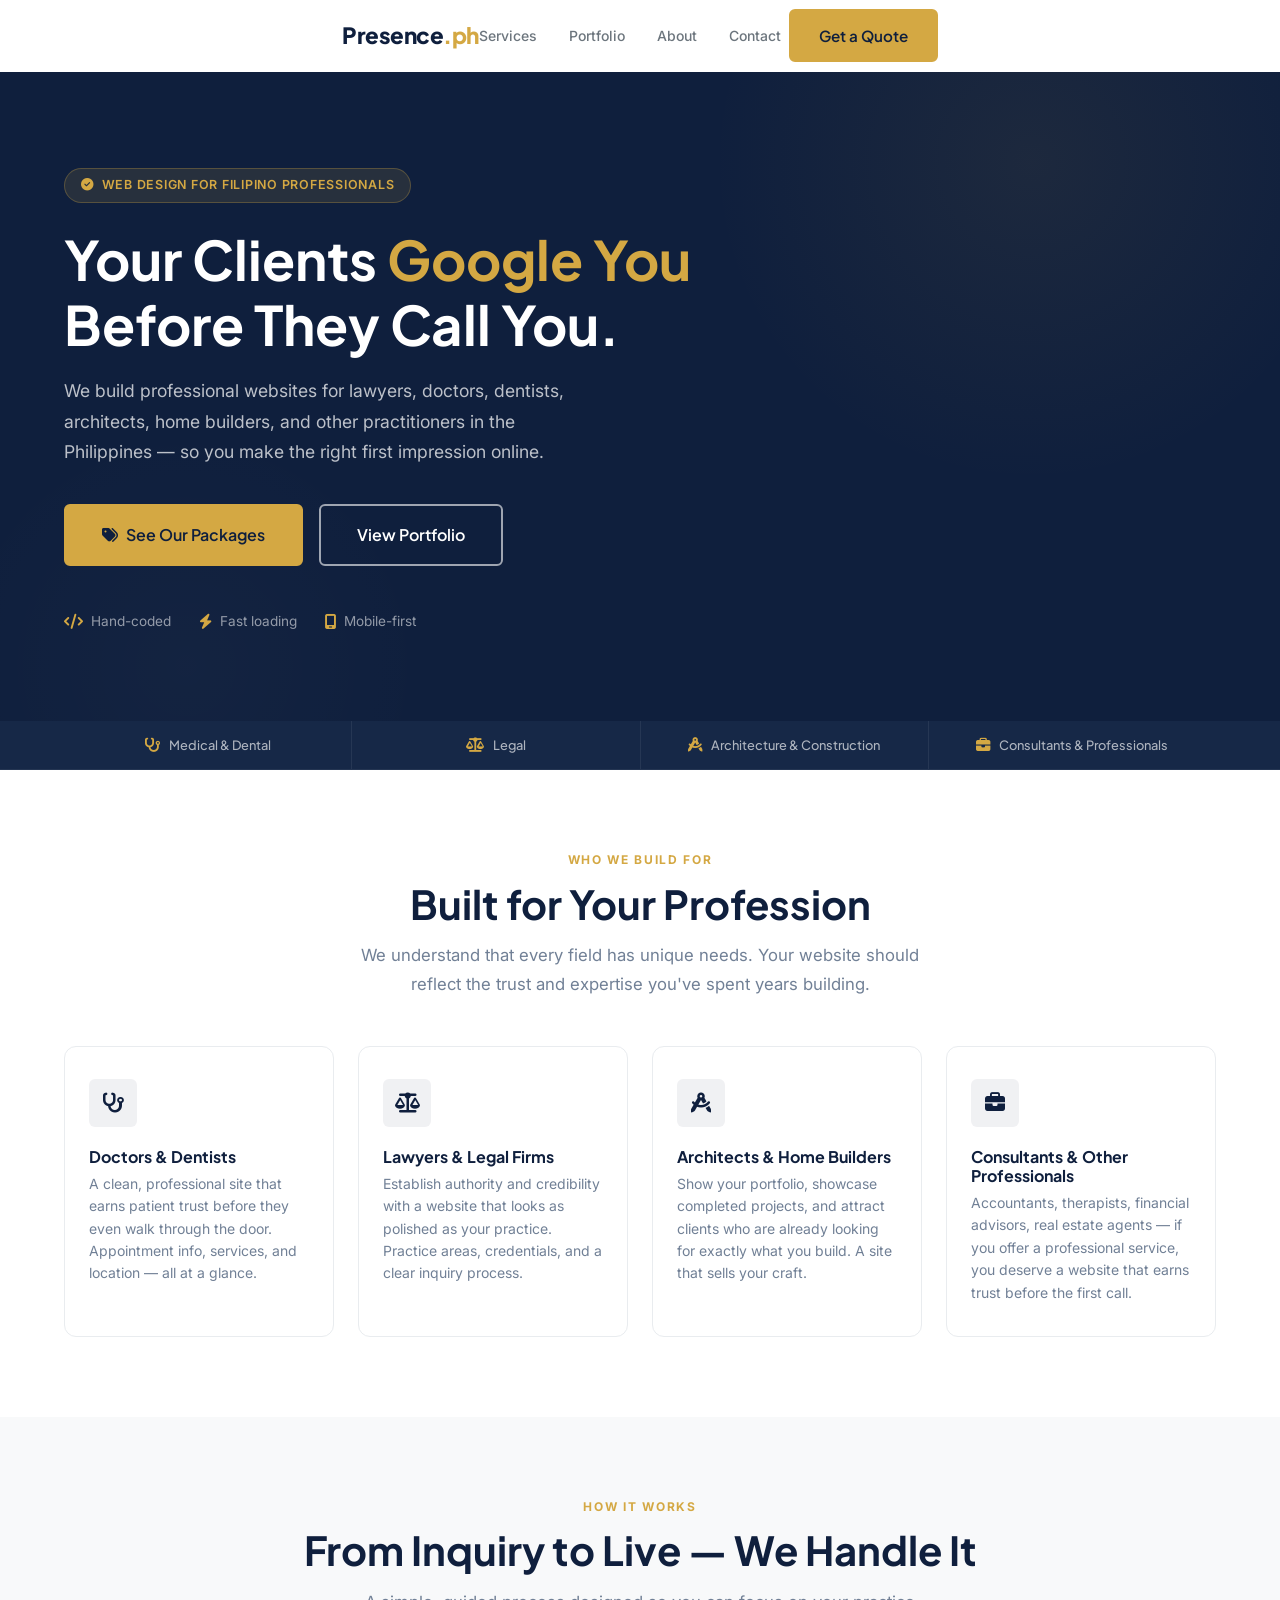
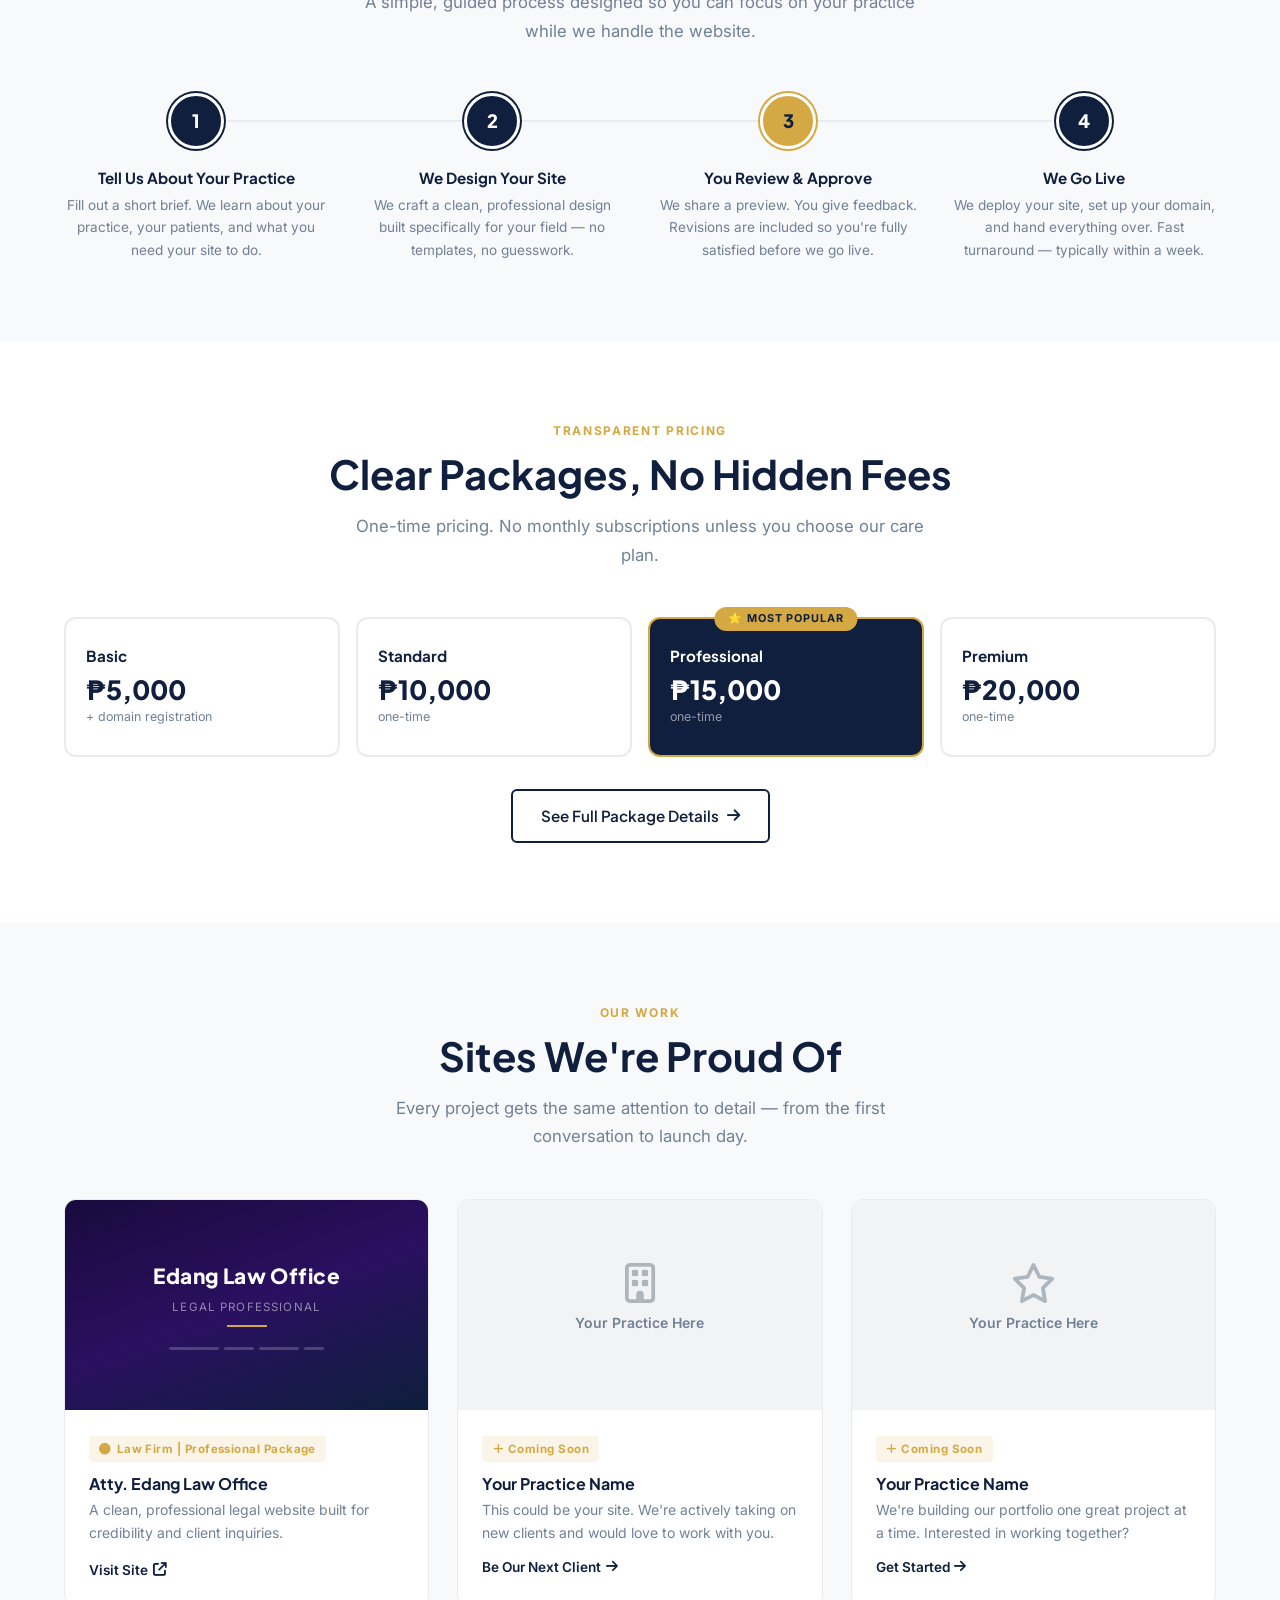
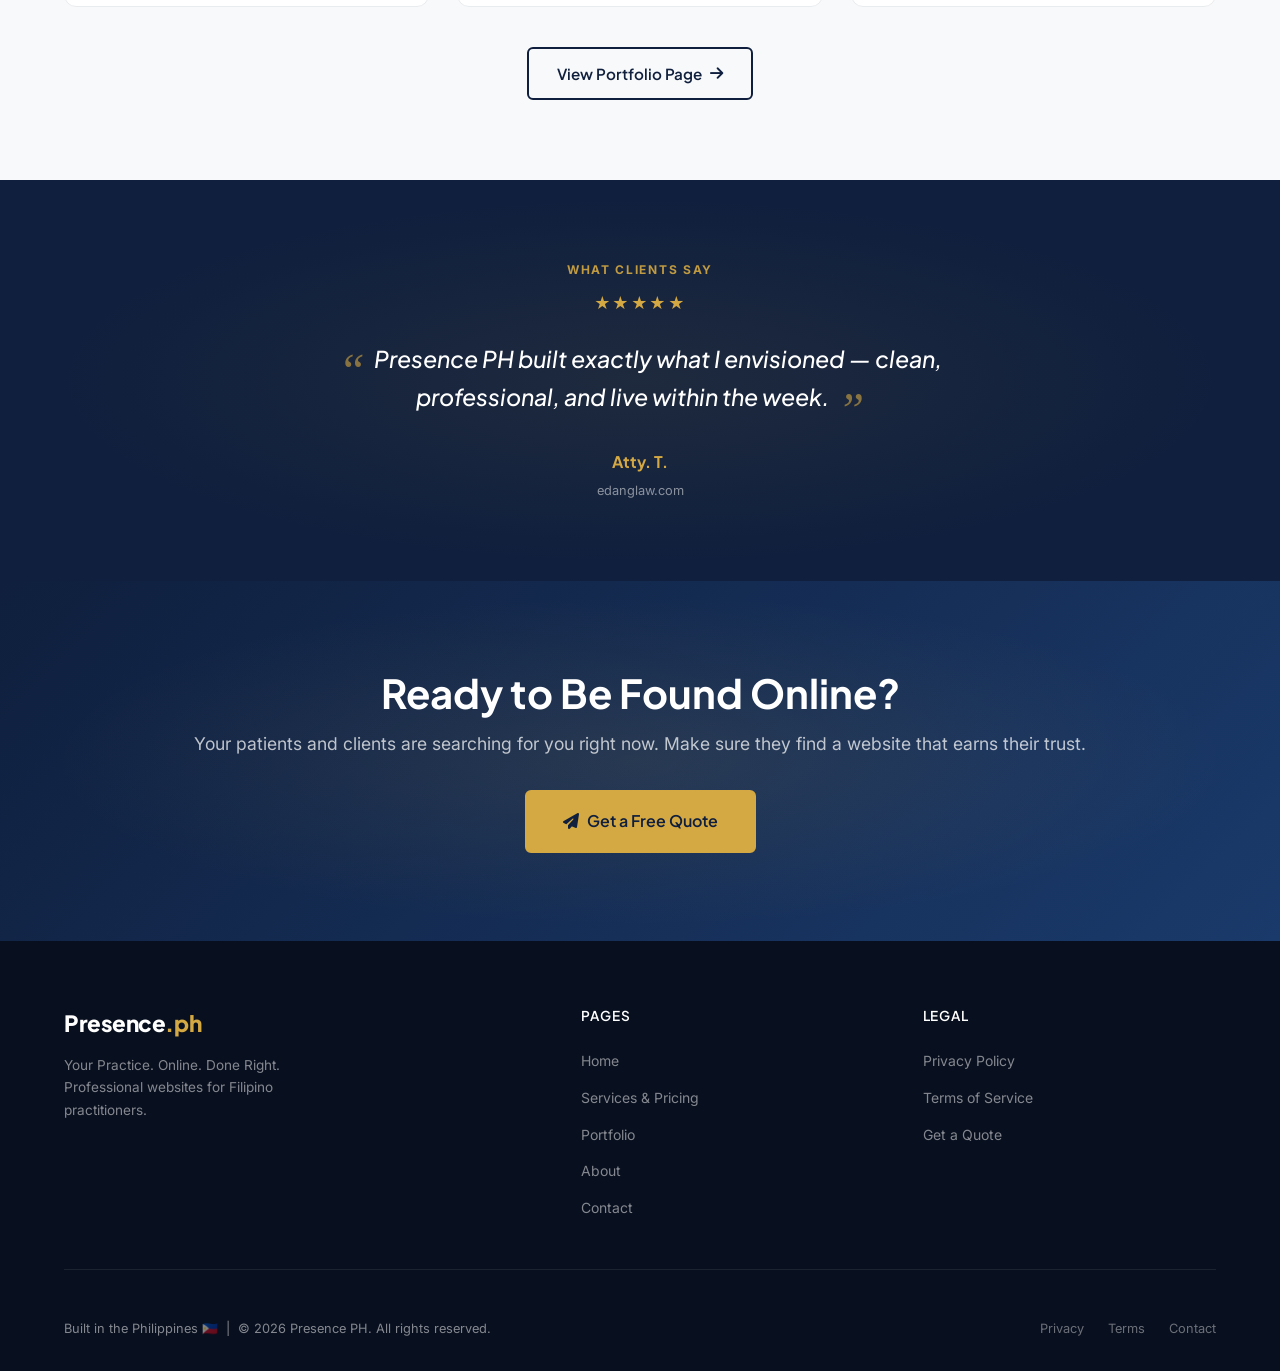
==== index.html @ 682e1105 "Launch Presence PH website Complete static site for Presence PH — professional web design service fo" ====
<!DOCTYPE html>
<html lang="en">
<head>
  <meta charset="UTF-8" />
  <meta name="viewport" content="width=device-width, initial-scale=1.0" />
  <title>Presence PH — Professional Websites for Filipino Professionals</title>
  <meta name="description" content="We build professional websites for doctors, dentists, lawyers, architects, home builders, and consultants in the Philippines. Hand-coded. Fast. Mobile-first." />

  <!-- Open Graph -->
  <meta property="og:type"        content="website" />
  <meta property="og:title"       content="Presence PH — Your Practice. Online. Done Right." />
  <meta property="og:description" content="Professional websites for Filipino lawyers, doctors, dentists, architects, home builders, and consultants. Hand-coded, fast, and mobile-first." />
  <meta property="og:url"         content="https://presence.ph/" />
  <meta property="og:image"       content="https://presence.ph/og-image.png" />
  <meta property="og:site_name"   content="Presence PH" />

  <!-- Twitter Card -->
  <meta name="twitter:card"        content="summary_large_image" />
  <meta name="twitter:title"       content="Presence PH — Your Practice. Online. Done Right." />
  <meta name="twitter:description" content="Professional websites for Filipino practitioners. Hand-coded, fast, mobile-first." />

  <!-- Fonts -->
  <link rel="preconnect" href="https://fonts.googleapis.com" />
  <link rel="preconnect" href="https://fonts.gstatic.com" crossorigin />
  <link href="https://fonts.googleapis.com/css2?family=Plus+Jakarta+Sans:wght@400;500;600;700;800&family=Inter:wght@400;500;600&display=swap" rel="stylesheet" />

  <!-- Icons -->
  <link rel="stylesheet" href="https://cdnjs.cloudflare.com/ajax/libs/font-awesome/6.5.0/css/all.min.css" />

  <!-- Stylesheet -->
  <link rel="stylesheet" href="styles.css" />

  <link rel="canonical" href="https://presence.ph/" />
</head>
<body>

  <!-- ==================== NAVBAR ==================== -->
  <header>
    <nav class="navbar" id="navbar" role="navigation" aria-label="Main navigation">
      <div class="container">
        <div class="navbar__inner">
          <a href="index.html" class="navbar__logo" aria-label="Presence PH home">
            Presence<span>.ph</span>
          </a>

          <ul class="navbar__nav" role="list">
            <li><a href="services.html"  class="navbar__link">Services</a></li>
            <li><a href="portfolio.html" class="navbar__link">Portfolio</a></li>
            <li><a href="about.html"     class="navbar__link">About</a></li>
            <li><a href="contact.html"   class="navbar__link">Contact</a></li>
          </ul>

          <a href="contact.html" class="btn btn--primary navbar__cta">Get a Quote</a>

          <button class="navbar__hamburger" id="hamburger" aria-label="Toggle menu" aria-expanded="false">
            <span></span><span></span><span></span>
          </button>
        </div>
      </div>
    </nav>

    <!-- Mobile Nav -->
    <nav class="navbar__mobile" id="mobileNav" aria-label="Mobile navigation">
      <a href="services.html"  class="navbar__link">Services</a>
      <a href="portfolio.html" class="navbar__link">Portfolio</a>
      <a href="about.html"     class="navbar__link">About</a>
      <a href="contact.html"   class="navbar__link">Contact</a>
      <a href="contact.html"   class="btn btn--primary">Get a Quote</a>
    </nav>
  </header>

  <main>

    <!-- ==================== HERO ==================== -->
    <section class="hero" aria-label="Hero section">
      <div class="container">
        <div class="hero__content">
          <div class="hero__eyebrow">
            <i class="fa-solid fa-circle-check"></i>
            Web Design for Filipino Professionals
          </div>

          <h1 class="hero__headline">
            Your Clients <em>Google You</em><br />
            Before They Call You.
          </h1>

          <p class="hero__subheadline">
            We build professional websites for lawyers, doctors, dentists, architects, home builders, and other practitioners in the Philippines — so you make the right first impression online.
          </p>

          <div class="hero__ctas">
            <a href="services.html" class="btn btn--primary btn--lg">
              <i class="fa-solid fa-tags"></i> See Our Packages
            </a>
            <a href="portfolio.html" class="btn btn--outline btn--lg">
              View Portfolio
            </a>
          </div>

          <div class="hero__signals">
            <div class="hero__signal">
              <i class="fa-solid fa-code"></i>
              Hand-coded
            </div>
            <div class="hero__signal">
              <i class="fa-solid fa-bolt"></i>
              Fast loading
            </div>
            <div class="hero__signal">
              <i class="fa-solid fa-mobile-screen"></i>
              Mobile-first
            </div>
          </div>
        </div>
      </div>
    </section>

    <!-- ==================== SERVICES STRIP ==================== -->
    <div class="services-strip" role="complementary" aria-label="Practice types we serve">
      <div class="container">
        <div class="services-strip__inner">
          <a href="contact.html?practice=medical-dental" class="services-strip__item">
            <i class="fa-solid fa-stethoscope"></i>
            Medical &amp; Dental
          </a>
          <a href="contact.html?practice=legal" class="services-strip__item">
            <i class="fa-solid fa-scale-balanced"></i>
            Legal
          </a>
          <a href="contact.html?practice=architecture" class="services-strip__item">
            <i class="fa-solid fa-compass-drafting"></i>
            Architecture &amp; Construction
          </a>
          <a href="contact.html?practice=consultant" class="services-strip__item">
            <i class="fa-solid fa-briefcase"></i>
            Consultants &amp; Professionals
          </a>
        </div>
      </div>
    </div>

    <!-- ==================== WHO WE BUILD FOR ==================== -->
    <section class="section" aria-labelledby="who-heading">
      <div class="container">
        <div class="text-center fade-up">
          <span class="section__label">Who We Build For</span>
          <h2 class="section__title" id="who-heading">Built for Your Profession</h2>
          <p class="section__subtitle">We understand that every field has unique needs. Your website should reflect the trust and expertise you've spent years building.</p>
        </div>

        <div class="who-cards">
          <div class="who-card fade-up delay-1">
            <div class="who-card__icon"><i class="fa-solid fa-stethoscope"></i></div>
            <h3>Doctors &amp; Dentists</h3>
            <p>A clean, professional site that earns patient trust before they even walk through the door. Appointment info, services, and location — all at a glance.</p>
          </div>
          <div class="who-card fade-up delay-2">
            <div class="who-card__icon"><i class="fa-solid fa-scale-balanced"></i></div>
            <h3>Lawyers &amp; Legal Firms</h3>
            <p>Establish authority and credibility with a website that looks as polished as your practice. Practice areas, credentials, and a clear inquiry process.</p>
          </div>
          <div class="who-card fade-up delay-3">
            <div class="who-card__icon"><i class="fa-solid fa-compass-drafting"></i></div>
            <h3>Architects &amp; Home Builders</h3>
            <p>Show your portfolio, showcase completed projects, and attract clients who are already looking for exactly what you build. A site that sells your craft.</p>
          </div>
          <div class="who-card fade-up delay-4">
            <div class="who-card__icon"><i class="fa-solid fa-briefcase"></i></div>
            <h3>Consultants &amp; Other Professionals</h3>
            <p>Accountants, therapists, financial advisors, real estate agents — if you offer a professional service, you deserve a website that earns trust before the first call.</p>
          </div>
        </div>
      </div>
    </section>

    <!-- ==================== PROCESS ==================== -->
    <section class="section section--gray" aria-labelledby="process-heading">
      <div class="container">
        <div class="text-center fade-up">
          <span class="section__label">How It Works</span>
          <h2 class="section__title" id="process-heading">From Inquiry to Live — We Handle It</h2>
          <p class="section__subtitle">A simple, guided process designed so you can focus on your practice while we handle the website.</p>
        </div>

        <div class="process-steps">
          <div class="process-step fade-up delay-1">
            <div class="process-step__num step-default">1</div>
            <h3>Tell Us About Your Practice</h3>
            <p>Fill out a short brief. We learn about your practice, your patients, and what you need your site to do.</p>
          </div>
          <div class="process-step fade-up delay-2">
            <div class="process-step__num step-default">2</div>
            <h3>We Design Your Site</h3>
            <p>We craft a clean, professional design built specifically for your field — no templates, no guesswork.</p>
          </div>
          <div class="process-step fade-up delay-3">
            <div class="process-step__num step-gold">3</div>
            <h3>You Review &amp; Approve</h3>
            <p>We share a preview. You give feedback. Revisions are included so you're fully satisfied before we go live.</p>
          </div>
          <div class="process-step fade-up delay-4">
            <div class="process-step__num step-default">4</div>
            <h3>We Go Live</h3>
            <p>We deploy your site, set up your domain, and hand everything over. Fast turnaround — typically within a week.</p>
          </div>
        </div>
      </div>
    </section>

    <!-- ==================== PRICING PREVIEW ==================== -->
    <section class="section" aria-labelledby="pricing-heading">
      <div class="container">
        <div class="text-center fade-up">
          <span class="section__label">Transparent Pricing</span>
          <h2 class="section__title" id="pricing-heading">Clear Packages, No Hidden Fees</h2>
          <p class="section__subtitle">One-time pricing. No monthly subscriptions unless you choose our care plan.</p>
        </div>

        <div class="pricing-preview">
          <div class="pricing-preview-card fade-up delay-1">
            <h3>Basic</h3>
            <div class="price">₱5,000</div>
            <p class="price-note">+ domain registration</p>
          </div>
          <div class="pricing-preview-card fade-up delay-2">
            <h3>Standard</h3>
            <div class="price">₱10,000</div>
            <p class="price-note">one-time</p>
          </div>
          <div class="pricing-preview-card popular fade-up delay-3">
            <div class="popular-badge">⭐ Most Popular</div>
            <h3>Professional</h3>
            <div class="price">₱15,000</div>
            <p class="price-note">one-time</p>
          </div>
          <div class="pricing-preview-card fade-up delay-4">
            <h3>Premium</h3>
            <div class="price">₱20,000</div>
            <p class="price-note">one-time</p>
          </div>
        </div>

        <div class="text-center fade-up">
          <a href="services.html" class="btn btn--outline-navy">
            See Full Package Details <i class="fa-solid fa-arrow-right"></i>
          </a>
        </div>
      </div>
    </section>

    <!-- ==================== PORTFOLIO TEASER ==================== -->
    <section class="section section--gray" aria-labelledby="portfolio-heading">
      <div class="container">
        <div class="text-center fade-up">
          <span class="section__label">Our Work</span>
          <h2 class="section__title" id="portfolio-heading">Sites We're Proud Of</h2>
          <p class="section__subtitle">Every project gets the same attention to detail — from the first conversation to launch day.</p>
        </div>

        <div class="portfolio-grid">
          <!-- Real project -->
          <div class="portfolio-card fade-up delay-1">
            <div class="portfolio-card__img portfolio-card__img--real">
              <div class="site-preview">
                <div class="site-preview-logo">Edang Law Office</div>
                <div class="site-preview-sub">Legal Professional</div>
                <div class="site-gold-accent"></div>
                <div class="site-preview-bar">
                  <span></span><span></span><span></span><span></span>
                </div>
              </div>
            </div>
            <div class="portfolio-card__body">
              <div class="portfolio-card__tag"><i class="fa-solid fa-circle"></i> Law Firm | Professional Package</div>
              <h3>Atty. Edang Law Office</h3>
              <p>A clean, professional legal website built for credibility and client inquiries.</p>
              <a href="https://edanglaw.com" target="_blank" rel="noopener noreferrer" class="portfolio-card__link">
                Visit Site <i class="fa-solid fa-arrow-up-right-from-square"></i>
              </a>
            </div>
          </div>

          <!-- Placeholder 1 -->
          <div class="portfolio-card fade-up delay-2">
            <div class="portfolio-card__img portfolio-card__img--placeholder">
              <div style="display:flex;flex-direction:column;align-items:center;gap:0.5rem;">
                <i class="fa-regular fa-building"></i>
                <p>Your Practice Here</p>
              </div>
            </div>
            <div class="portfolio-card__body">
              <div class="portfolio-card__tag"><i class="fa-solid fa-plus"></i> Coming Soon</div>
              <h3>Your Practice Name</h3>
              <p>This could be your site. We're actively taking on new clients and would love to work with you.</p>
              <div class="portfolio-card__placeholder-cta">
                <a href="contact.html" class="portfolio-card__link">
                  Be Our Next Client <i class="fa-solid fa-arrow-right"></i>
                </a>
              </div>
            </div>
          </div>

          <!-- Placeholder 2 -->
          <div class="portfolio-card fade-up delay-3">
            <div class="portfolio-card__img portfolio-card__img--placeholder">
              <div style="display:flex;flex-direction:column;align-items:center;gap:0.5rem;">
                <i class="fa-regular fa-star"></i>
                <p>Your Practice Here</p>
              </div>
            </div>
            <div class="portfolio-card__body">
              <div class="portfolio-card__tag"><i class="fa-solid fa-plus"></i> Coming Soon</div>
              <h3>Your Practice Name</h3>
              <p>We're building our portfolio one great project at a time. Interested in working together?</p>
              <div class="portfolio-card__placeholder-cta">
                <a href="contact.html" class="portfolio-card__link">
                  Get Started <i class="fa-solid fa-arrow-right"></i>
                </a>
              </div>
            </div>
          </div>
        </div>

        <div class="text-center fade-up" style="margin-top:2.5rem;">
          <a href="portfolio.html" class="btn btn--outline-navy">
            View Portfolio Page <i class="fa-solid fa-arrow-right"></i>
          </a>
        </div>
      </div>
    </section>

    <!-- ==================== TESTIMONIAL ==================== -->
    <section class="testimonial-section" aria-labelledby="testimonial-heading">
      <div class="container testimonial-inner">
        <div class="text-center fade-up">
          <span class="section__label" style="color:var(--gold);opacity:0.9;">What Clients Say</span>
        </div>
        <div class="testimonial-card fade-up delay-1">
          <div class="testimonial-stars" aria-label="5 stars">
            ★★★★★
          </div>
          <blockquote class="testimonial-card__quote">
            Presence PH built exactly what I envisioned — clean, professional, and live within the week.
          </blockquote>
          <div class="testimonial-card__author">
            <strong>Atty. T.</strong>
            <a href="https://edanglaw.com" target="_blank" rel="noopener noreferrer" style="color:rgba(255,255,255,0.5);font-size:0.8rem;">edanglaw.com</a>
          </div>
        </div>
      </div>
    </section>

    <!-- ==================== CTA BANNER ==================== -->
    <section class="cta-banner" aria-labelledby="cta-heading">
      <div class="container">
        <div class="fade-up">
          <h2 id="cta-heading">Ready to Be Found Online?</h2>
          <p>Your patients and clients are searching for you right now. Make sure they find a website that earns their trust.</p>
          <a href="contact.html" class="btn btn--primary btn--lg">
            <i class="fa-solid fa-paper-plane"></i> Get a Free Quote
          </a>
        </div>
      </div>
    </section>

  </main>

  <!-- ==================== FOOTER ==================== -->
  <footer class="footer" role="contentinfo">
    <div class="container">
      <div class="footer__inner">
        <div class="footer__brand">
          <a href="index.html" class="navbar__logo">Presence<span>.ph</span></a>
          <p class="footer__tagline">Your Practice. Online. Done Right.<br />Professional websites for Filipino practitioners.</p>
        </div>
        <div>
          <p class="footer__col-title">Pages</p>
          <ul class="footer__links">
            <li><a href="index.html">Home</a></li>
            <li><a href="services.html">Services &amp; Pricing</a></li>
            <li><a href="portfolio.html">Portfolio</a></li>
            <li><a href="about.html">About</a></li>
            <li><a href="contact.html">Contact</a></li>
          </ul>
        </div>
        <div>
          <p class="footer__col-title">Legal</p>
          <ul class="footer__links">
            <li><a href="privacy-policy.html">Privacy Policy</a></li>
            <li><a href="terms.html">Terms of Service</a></li>
            <li><a href="contact.html">Get a Quote</a></li>
          </ul>
        </div>
      </div>
      <div class="footer__bottom">
        <p>Built in the Philippines 🇵🇭 &nbsp;|&nbsp; &copy; <span id="year"></span> Presence PH. All rights reserved.</p>
        <div class="footer__bottom-links">
          <a href="privacy-policy.html">Privacy</a>
          <a href="terms.html">Terms</a>
          <a href="contact.html">Contact</a>
        </div>
      </div>
    </div>
  </footer>

  <script>
    // Year
    document.getElementById('year').textContent = new Date().getFullYear();

    // Sticky navbar shadow
    const navbar = document.getElementById('navbar');
    window.addEventListener('scroll', () => {
      navbar.classList.toggle('scrolled', window.scrollY > 10);
    }, { passive: true });

    // Mobile hamburger
    const hamburger  = document.getElementById('hamburger');
    const mobileNav  = document.getElementById('mobileNav');
    hamburger.addEventListener('click', () => {
      const open = mobileNav.classList.toggle('open');
      hamburger.setAttribute('aria-expanded', open);
    });
    document.addEventListener('click', (e) => {
      if (!navbar.contains(e.target) && !mobileNav.contains(e.target)) {
        mobileNav.classList.remove('open');
        hamburger.setAttribute('aria-expanded', false);
      }
    });

    // Intersection Observer — fade-up
    const observer = new IntersectionObserver((entries) => {
      entries.forEach(entry => {
        if (entry.isIntersecting) {
          entry.target.classList.add('visible');
          observer.unobserve(entry.target);
        }
      });
    }, { threshold: 0.12, rootMargin: '0px 0px -40px 0px' });

    document.querySelectorAll('.fade-up').forEach(el => observer.observe(el));

    // Active nav link
    document.querySelectorAll('.navbar__link').forEach(link => {
      if (link.href === window.location.href) link.classList.add('active');
    });
  </script>
</body>
</html>
---- styles.css ----
/* ==============================================
   PRESENCE PH — styles.css
   Main stylesheet for all pages
   ============================================== */

/* --- Custom Properties --- */
:root {
  --navy:        #0F1F3D;
  --navy-mid:    #162847;
  --navy-deep:   #080F1E;
  --gold:        #D4A843;
  --gold-light:  #DDB96A;
  --white:       #FFFFFF;
  --gray-50:     #F8F9FA;
  --gray-100:    #F1F3F5;
  --gray-200:    #E9ECEF;
  --gray-300:    #DEE2E6;
  --gray-400:    #ADB5BD;
  --gray-600:    #6C757D;
  --gray-800:    #343A40;
  --text-dark:   #1A1A2E;
  --text-body:   #4A5568;
  --text-light:  #718096;
  --success:     #22C55E;
  --error:       #EF4444;

  --font-heading: 'Plus Jakarta Sans', sans-serif;
  --font-body:    'Inter', sans-serif;

  --radius-sm:  6px;
  --radius-md:  12px;
  --radius-lg:  20px;
  --radius-xl:  28px;

  --shadow-sm:  0 1px 3px rgba(0,0,0,0.08);
  --shadow-md:  0 4px 20px rgba(0,0,0,0.10);
  --shadow-lg:  0 8px 40px rgba(0,0,0,0.14);
  --shadow-xl:  0 16px 64px rgba(0,0,0,0.18);

  --transition: 0.25s ease;
  --max-width:  1200px;
  --nav-height: 72px;
}

/* --- Reset & Base --- */
*, *::before, *::after {
  box-sizing: border-box;
  margin: 0;
  padding: 0;
}

html {
  scroll-behavior: smooth;
  font-size: 16px;
}

body {
  font-family: var(--font-body);
  color: var(--text-body);
  background: var(--white);
  line-height: 1.65;
  -webkit-font-smoothing: antialiased;
  -moz-osx-font-smoothing: grayscale;
}

img { max-width: 100%; height: auto; display: block; }
a   { color: inherit; text-decoration: none; }
ul  { list-style: none; }
button { cursor: pointer; border: none; background: none; font-family: inherit; }

/* --- Typography --- */
h1, h2, h3, h4, h5 {
  font-family: var(--font-heading);
  color: var(--navy);
  line-height: 1.2;
  font-weight: 700;
}
h1 { font-size: clamp(2rem, 5vw, 3.5rem); }
h2 { font-size: clamp(1.6rem, 3.5vw, 2.5rem); }
h3 { font-size: clamp(1.1rem, 2.5vw, 1.5rem); }
h4 { font-size: 1.05rem; }

p { margin-bottom: 1rem; }
p:last-child { margin-bottom: 0; }

/* --- Layout Utilities --- */
.container {
  max-width: var(--max-width);
  margin: 0 auto;
  padding: 0 1.5rem;
}

.section        { padding: 5rem 0; }
.section--gray  { background: var(--gray-50); }
.section--navy  { background: var(--navy); }

.section__label {
  font-size: 0.75rem;
  font-weight: 700;
  letter-spacing: 0.14em;
  text-transform: uppercase;
  color: var(--gold);
  margin-bottom: 0.6rem;
  display: block;
}

.section__title    { margin-bottom: 0.85rem; }
.section__subtitle {
  color: var(--text-light);
  font-size: 1.05rem;
  max-width: 580px;
  line-height: 1.7;
}

.text-center                       { text-align: center; }
.text-center .section__subtitle    { margin-left: auto; margin-right: auto; }

/* --- Buttons --- */
.btn {
  display: inline-flex;
  align-items: center;
  gap: 0.5rem;
  padding: 0.75rem 1.75rem;
  border-radius: var(--radius-sm);
  font-family: var(--font-heading);
  font-weight: 600;
  font-size: 0.95rem;
  transition: all var(--transition);
  white-space: nowrap;
  cursor: pointer;
  border: 2px solid transparent;
}

.btn--primary {
  background: var(--gold);
  color: var(--navy);
  border-color: var(--gold);
}
.btn--primary:hover {
  background: var(--gold-light);
  border-color: var(--gold-light);
  transform: translateY(-2px);
  box-shadow: 0 6px 20px rgba(212,168,67,0.38);
}

.btn--outline {
  border-color: rgba(255,255,255,0.6);
  color: var(--white);
}
.btn--outline:hover {
  background: rgba(255,255,255,0.12);
  border-color: var(--white);
}

.btn--outline-navy {
  border-color: var(--navy);
  color: var(--navy);
}
.btn--outline-navy:hover {
  background: var(--navy);
  color: var(--white);
}

.btn--outline-gold {
  border-color: var(--gold);
  color: var(--gold);
}
.btn--outline-gold:hover {
  background: var(--gold);
  color: var(--navy);
}

.btn--lg  { padding: 1rem 2.25rem; font-size: 1rem; }
.btn--sm  { padding: 0.5rem 1.2rem; font-size: 0.85rem; }
.btn--full { width: 100%; justify-content: center; }

/* ==============================================
   NAVBAR
   ============================================== */
.navbar {
  position: sticky;
  top: 0;
  z-index: 1000;
  background: var(--white);
  height: var(--nav-height);
  display: flex;
  align-items: center;
  border-bottom: 1px solid transparent;
  transition: box-shadow var(--transition), border-color var(--transition);
}
.navbar.scrolled {
  box-shadow: 0 2px 24px rgba(15,31,61,0.10);
  border-bottom-color: var(--gray-100);
}

.navbar__inner {
  display: flex;
  align-items: center;
  justify-content: space-between;
  width: 100%;
}

.navbar__logo {
  font-family: var(--font-heading);
  font-size: 1.4rem;
  font-weight: 800;
  color: var(--navy);
  letter-spacing: -0.02em;
}
.navbar__logo span { color: var(--gold); }

.navbar__nav {
  display: flex;
  align-items: center;
  gap: 2rem;
}

.navbar__link {
  font-size: 0.875rem;
  font-weight: 500;
  color: var(--gray-600);
  transition: color var(--transition);
  position: relative;
  padding-bottom: 2px;
}
.navbar__link::after {
  content: '';
  position: absolute;
  bottom: -4px;
  left: 0; right: 0;
  height: 2px;
  background: var(--gold);
  border-radius: 1px;
  transform: scaleX(0);
  transition: transform var(--transition);
  transform-origin: left;
}
.navbar__link:hover        { color: var(--navy); }
.navbar__link:hover::after { transform: scaleX(1); }
.navbar__link.active       { color: var(--navy); }
.navbar__link.active::after{ transform: scaleX(1); }

.navbar__cta { margin-left: 0.5rem; }

.navbar__hamburger {
  display: none;
  flex-direction: column;
  gap: 5px;
  padding: 6px 4px;
  background: none;
  border: none;
}
.navbar__hamburger span {
  display: block;
  width: 24px;
  height: 2px;
  background: var(--navy);
  border-radius: 2px;
  transition: all var(--transition);
}

/* Mobile nav */
.navbar__mobile {
  display: none;
  position: fixed;
  top: var(--nav-height);
  left: 0; right: 0;
  background: var(--white);
  padding: 1.25rem 1.5rem 1.5rem;
  box-shadow: 0 8px 32px rgba(0,0,0,0.12);
  flex-direction: column;
  gap: 0.25rem;
  z-index: 999;
  border-top: 1px solid var(--gray-100);
}
.navbar__mobile.open { display: flex; }
.navbar__mobile .navbar__link {
  font-size: 0.95rem;
  padding: 0.75rem 0;
  border-bottom: 1px solid var(--gray-100);
  display: block;
}
.navbar__mobile .navbar__link::after { display: none; }
.navbar__mobile .btn {
  width: 100%;
  justify-content: center;
  margin-top: 0.75rem;
}

/* ==============================================
   SERVICES STRIP
   ============================================== */
.services-strip {
  background: var(--navy-mid);
  border-bottom: 1px solid rgba(255,255,255,0.06);
}
.services-strip__inner {
  display: flex;
  align-items: stretch;
  overflow-x: auto;
  scrollbar-width: none;
}
.services-strip__inner::-webkit-scrollbar { display: none; }

.services-strip__item {
  flex: 1;
  min-width: 160px;
  display: flex;
  align-items: center;
  justify-content: center;
  gap: 0.55rem;
  padding: 0.85rem 1rem;
  color: rgba(255,255,255,0.65);
  font-size: 0.8rem;
  font-weight: 500;
  font-family: var(--font-heading);
  border-right: 1px solid rgba(255,255,255,0.07);
  transition: color var(--transition), background var(--transition);
  white-space: nowrap;
  cursor: pointer;
  text-decoration: none;
}
.services-strip__item:last-child { border-right: none; }
.services-strip__item i { color: var(--gold); font-size: 0.9rem; }
.services-strip__item:hover {
  color: var(--white);
  background: rgba(255,255,255,0.04);
}

/* ==============================================
   HERO
   ============================================== */
.hero {
  background: var(--navy);
  padding: 6rem 0 5.5rem;
  position: relative;
  overflow: hidden;
}
.hero::before {
  content: '';
  position: absolute;
  top: -40%;
  right: -8%;
  width: 700px;
  height: 700px;
  background: radial-gradient(circle, rgba(212,168,67,0.07) 0%, transparent 65%);
  pointer-events: none;
}
.hero::after {
  content: '';
  position: absolute;
  bottom: -30%;
  left: -5%;
  width: 500px;
  height: 500px;
  background: radial-gradient(circle, rgba(255,255,255,0.02) 0%, transparent 70%);
  pointer-events: none;
}

.hero__content {
  max-width: 780px;
  position: relative;
  z-index: 1;
}

.hero__eyebrow {
  display: inline-flex;
  align-items: center;
  gap: 0.5rem;
  background: rgba(212,168,67,0.12);
  border: 1px solid rgba(212,168,67,0.28);
  color: var(--gold);
  padding: 0.4rem 1rem;
  border-radius: 100px;
  font-size: 0.78rem;
  font-weight: 600;
  letter-spacing: 0.06em;
  text-transform: uppercase;
  margin-bottom: 1.5rem;
}

.hero__headline {
  color: var(--white);
  margin-bottom: 1.25rem;
  font-size: clamp(2.1rem, 5vw, 3.4rem);
  line-height: 1.18;
}
.hero__headline em {
  color: var(--gold);
  font-style: normal;
}

.hero__subheadline {
  color: rgba(255,255,255,0.72);
  font-size: 1.1rem;
  margin-bottom: 2.25rem;
  max-width: 540px;
  line-height: 1.75;
}

.hero__ctas {
  display: flex;
  gap: 1rem;
  flex-wrap: wrap;
  margin-bottom: 2.75rem;
}

.hero__signals {
  display: flex;
  flex-wrap: wrap;
  gap: 1.75rem;
}
.hero__signal {
  display: flex;
  align-items: center;
  gap: 0.5rem;
  color: rgba(255,255,255,0.55);
  font-size: 0.85rem;
}
.hero__signal i { color: var(--gold); font-size: 0.95rem; }

/* ==============================================
   WHO WE BUILD FOR
   ============================================== */
.who-cards {
  display: grid;
  grid-template-columns: repeat(4, 1fr);
  gap: 1.5rem;
  margin-top: 3rem;
}

.who-card {
  background: var(--white);
  border: 1px solid var(--gray-200);
  border-radius: var(--radius-md);
  padding: 2rem 1.5rem;
  transition: all var(--transition);
  position: relative;
  overflow: hidden;
}
.who-card::after {
  content: '';
  position: absolute;
  bottom: 0; left: 0; right: 0;
  height: 3px;
  background: var(--gold);
  transform: scaleX(0);
  transform-origin: left;
  transition: transform var(--transition);
}
.who-card:hover {
  box-shadow: var(--shadow-md);
  transform: translateY(-4px);
  border-color: transparent;
}
.who-card:hover::after { transform: scaleX(1); }

.who-card__icon {
  width: 48px;
  height: 48px;
  background: rgba(15,31,61,0.06);
  border-radius: var(--radius-sm);
  display: flex;
  align-items: center;
  justify-content: center;
  font-size: 1.25rem;
  color: var(--navy);
  margin-bottom: 1.25rem;
}
.who-card h3 { font-size: 1rem; margin-bottom: 0.4rem; }
.who-card p  { color: var(--text-light); font-size: 0.875rem; line-height: 1.6; margin-bottom: 0; }

/* ==============================================
   PROCESS STEPS
   ============================================== */
.process-steps {
  display: grid;
  grid-template-columns: repeat(4, 1fr);
  gap: 2rem;
  margin-top: 3rem;
  position: relative;
}
.process-steps::before {
  content: '';
  position: absolute;
  top: 27px;
  left: calc(12.5% + 20px);
  right: calc(12.5% + 20px);
  height: 2px;
  background: var(--gray-200);
  z-index: 0;
}

.process-step {
  position: relative;
  z-index: 1;
  text-align: center;
}
.process-step__num {
  width: 56px;
  height: 56px;
  border-radius: 50%;
  display: flex;
  align-items: center;
  justify-content: center;
  font-family: var(--font-heading);
  font-size: 1.15rem;
  font-weight: 800;
  margin: 0 auto 1.25rem;
  border: 3px solid var(--white);
  position: relative;
}
.process-step__num.step-default {
  background: var(--navy);
  color: var(--white);
  box-shadow: 0 0 0 2px var(--navy);
}
.process-step__num.step-gold {
  background: var(--gold);
  color: var(--navy);
  box-shadow: 0 0 0 2px var(--gold);
}
.process-step h3 { font-size: 0.95rem; margin-bottom: 0.4rem; }
.process-step p  { color: var(--text-light); font-size: 0.85rem; margin-bottom: 0; }

/* ==============================================
   PRICING PREVIEW (Homepage)
   ============================================== */
.pricing-preview {
  display: grid;
  grid-template-columns: repeat(4, 1fr);
  gap: 1rem;
  margin-top: 3rem;
  margin-bottom: 2rem;
}

.pricing-preview-card {
  background: var(--white);
  border: 2px solid var(--gray-200);
  border-radius: var(--radius-md);
  padding: 1.75rem 1.25rem;
  transition: all var(--transition);
  position: relative;
}
.pricing-preview-card:hover {
  border-color: var(--gold);
  box-shadow: var(--shadow-md);
}
.pricing-preview-card.popular {
  background: var(--navy);
  border-color: var(--gold);
}
.pricing-preview-card.popular h3       { color: var(--white); }
.pricing-preview-card.popular .price   { color: var(--white); }
.pricing-preview-card.popular .price-note { color: rgba(255,255,255,0.55); }

.popular-badge {
  position: absolute;
  top: -12px;
  left: 50%;
  transform: translateX(-50%);
  background: var(--gold);
  color: var(--navy);
  font-size: 0.68rem;
  font-weight: 700;
  letter-spacing: 0.08em;
  text-transform: uppercase;
  padding: 3px 14px;
  border-radius: 100px;
  white-space: nowrap;
}

.pricing-preview-card h3 { font-size: 0.95rem; margin-bottom: 0.75rem; }

.price {
  font-family: var(--font-heading);
  font-size: 1.65rem;
  font-weight: 800;
  color: var(--navy);
  line-height: 1;
  margin-bottom: 0.2rem;
}
.price-note {
  font-size: 0.78rem;
  color: var(--text-light);
  margin-bottom: 0;
}

/* ==============================================
   PORTFOLIO GRID
   ============================================== */
.portfolio-grid,
.portfolio-full-grid {
  display: grid;
  grid-template-columns: repeat(3, 1fr);
  gap: 1.75rem;
  margin-top: 3rem;
}

.portfolio-card {
  border-radius: var(--radius-md);
  overflow: hidden;
  border: 1px solid var(--gray-200);
  transition: all var(--transition);
  background: var(--white);
}
.portfolio-card:hover {
  transform: translateY(-5px);
  box-shadow: var(--shadow-lg);
  border-color: transparent;
}

.portfolio-card__img {
  height: 210px;
  display: flex;
  align-items: center;
  justify-content: center;
  position: relative;
  overflow: hidden;
}

.portfolio-card__img--real {
  background: linear-gradient(160deg, #1a0a3e 0%, #2a1060 50%, #0d1f3c 100%);
  flex-direction: column;
  gap: 0.5rem;
}
.portfolio-card__img--real .site-preview {
  text-align: center;
}
.portfolio-card__img--real .site-preview-logo {
  font-family: var(--font-heading);
  font-size: 1.3rem;
  font-weight: 800;
  color: var(--white);
  letter-spacing: 0.02em;
  margin-bottom: 0.3rem;
}
.portfolio-card__img--real .site-preview-sub {
  font-size: 0.72rem;
  color: rgba(255,255,255,0.5);
  letter-spacing: 0.1em;
  text-transform: uppercase;
}
.portfolio-card__img--real .site-preview-bar {
  display: flex;
  gap: 0.3rem;
  justify-content: center;
  margin-top: 1.25rem;
}
.portfolio-card__img--real .site-preview-bar span {
  display: block;
  height: 3px;
  border-radius: 2px;
  background: rgba(255,255,255,0.2);
}
.portfolio-card__img--real .site-preview-bar span:nth-child(1) { width: 50px; }
.portfolio-card__img--real .site-preview-bar span:nth-child(2) { width: 30px; }
.portfolio-card__img--real .site-preview-bar span:nth-child(3) { width: 40px; }
.portfolio-card__img--real .site-preview-bar span:nth-child(4) { width: 20px; }

.portfolio-card__img--real .site-gold-accent {
  width: 40px;
  height: 2px;
  background: var(--gold);
  margin: 0.5rem auto 0;
}

.portfolio-card__img--placeholder {
  background: var(--gray-100);
  flex-direction: column;
  gap: 0.5rem;
  color: var(--gray-400);
}
.portfolio-card__img--placeholder i { font-size: 2.5rem; }
.portfolio-card__img--placeholder p {
  font-size: 0.85rem;
  font-weight: 600;
  color: var(--gray-400);
  margin-bottom: 0;
}

.portfolio-card__body { padding: 1.5rem; }

.portfolio-card__tag {
  display: inline-flex;
  align-items: center;
  gap: 0.3rem;
  background: rgba(212,168,67,0.12);
  color: var(--gold);
  font-size: 0.72rem;
  font-weight: 700;
  padding: 0.22rem 0.65rem;
  border-radius: 4px;
  margin-bottom: 0.75rem;
  letter-spacing: 0.04em;
}
.portfolio-card h3 { font-size: 1rem; margin-bottom: 0.25rem; }
.portfolio-card p  { font-size: 0.875rem; color: var(--text-light); margin-bottom: 0.75rem; }

.portfolio-card__link {
  font-size: 0.85rem;
  font-weight: 600;
  color: var(--navy);
  display: inline-flex;
  align-items: center;
  gap: 0.3rem;
  transition: color var(--transition);
}
.portfolio-card__link:hover { color: var(--gold); }

/* Placeholder CTA */
.portfolio-card__placeholder-cta {
  display: flex;
  flex-direction: column;
  gap: 0.5rem;
}
.portfolio-card__placeholder-cta p { font-size: 0.82rem; color: var(--text-light); margin-bottom: 0; }

/* ==============================================
   TESTIMONIAL
   ============================================== */
.testimonial-section {
  background: var(--navy);
  padding: 5rem 0;
  position: relative;
  overflow: hidden;
}
.testimonial-section::before {
  content: '';
  position: absolute;
  top: 0; left: 0; right: 0; bottom: 0;
  background: radial-gradient(ellipse at center, rgba(212,168,67,0.08) 0%, transparent 65%);
  pointer-events: none;
}
.testimonial-inner {
  position: relative;
  z-index: 1;
}

.testimonial-card {
  max-width: 680px;
  margin: 0 auto;
  text-align: center;
}
.testimonial-stars {
  color: var(--gold);
  font-size: 1rem;
  letter-spacing: 0.1em;
  margin-bottom: 1.5rem;
}
.testimonial-card__quote {
  font-family: var(--font-heading);
  font-size: clamp(1.15rem, 2.5vw, 1.45rem);
  color: var(--white);
  font-weight: 500;
  line-height: 1.65;
  margin-bottom: 2rem;
  font-style: italic;
  position: relative;
}
.testimonial-card__quote::before,
.testimonial-card__quote::after {
  font-size: 3rem;
  color: var(--gold);
  opacity: 0.6;
  font-family: Georgia, serif;
  line-height: 0;
  vertical-align: -0.4em;
}
.testimonial-card__quote::before { content: '\201C'; margin-right: 0.1em; }
.testimonial-card__quote::after  { content: '\201D'; margin-left: 0.1em; }

.testimonial-card__author strong {
  display: block;
  color: var(--gold);
  font-family: var(--font-heading);
  font-size: 1rem;
  margin-bottom: 0.2rem;
}
.testimonial-card__author {
  color: rgba(255,255,255,0.6);
  font-size: 0.875rem;
}

/* ==============================================
   CTA BANNER
   ============================================== */
.cta-banner {
  background: linear-gradient(135deg, var(--navy) 0%, #1a3a6b 100%);
  padding: 5.5rem 0;
  text-align: center;
  position: relative;
  overflow: hidden;
}
.cta-banner::before {
  content: '';
  position: absolute;
  top: 0; left: 0; right: 0; bottom: 0;
  background: radial-gradient(ellipse at center, rgba(212,168,67,0.10) 0%, transparent 65%);
}
.cta-banner .container { position: relative; z-index: 1; }
.cta-banner h2 { color: var(--white); margin-bottom: 0.75rem; }
.cta-banner p  { color: rgba(255,255,255,0.72); font-size: 1.1rem; margin-bottom: 2rem; }

/* ==============================================
   FOOTER
   ============================================== */
.footer {
  background: var(--navy-deep);
  padding: 4rem 0 2rem;
  color: rgba(255,255,255,0.5);
}

.footer__inner {
  display: grid;
  grid-template-columns: 1.6fr 1fr 1fr;
  gap: 3rem;
  margin-bottom: 3rem;
  padding-bottom: 3rem;
  border-bottom: 1px solid rgba(255,255,255,0.08);
}

.footer__brand .navbar__logo {
  color: var(--white);
  display: inline-block;
  margin-bottom: 0.75rem;
}
.footer__brand .navbar__logo span { color: var(--gold); }
.footer__tagline {
  font-size: 0.85rem;
  line-height: 1.65;
  max-width: 260px;
}

.footer__col-title {
  color: var(--white);
  font-family: var(--font-heading);
  font-weight: 600;
  font-size: 0.85rem;
  letter-spacing: 0.06em;
  text-transform: uppercase;
  margin-bottom: 1.25rem;
}

.footer__links {
  display: flex;
  flex-direction: column;
  gap: 0.65rem;
}
.footer__links a {
  font-size: 0.875rem;
  color: rgba(255,255,255,0.5);
  transition: color var(--transition);
}
.footer__links a:hover { color: var(--gold); }

.footer__bottom {
  display: flex;
  justify-content: space-between;
  align-items: center;
  flex-wrap: wrap;
  gap: 1rem;
}
.footer__bottom p { font-size: 0.8rem; margin-bottom: 0; }

.footer__bottom-links {
  display: flex;
  gap: 1.5rem;
}
.footer__bottom-links a {
  font-size: 0.8rem;
  color: rgba(255,255,255,0.4);
  transition: color var(--transition);
}
.footer__bottom-links a:hover { color: var(--gold); }

/* ==============================================
   PAGE HERO (inner pages)
   ============================================== */
.page-hero {
  background: var(--navy);
  padding: 4rem 0 3.5rem;
  text-align: center;
  position: relative;
  overflow: hidden;
}
.page-hero::before {
  content: '';
  position: absolute;
  inset: 0;
  background: radial-gradient(ellipse at center top, rgba(212,168,67,0.07) 0%, transparent 60%);
}
.page-hero .container { position: relative; z-index: 1; }
.page-hero h1 { color: var(--white); margin-bottom: 0.75rem; }
.page-hero p  { color: rgba(255,255,255,0.68); font-size: 1.05rem; max-width: 560px; margin: 0 auto; }

/* ==============================================
   SERVICES PAGE — FULL PRICING CARDS
   ============================================== */
.pricing-grid {
  display: grid;
  grid-template-columns: repeat(4, 1fr);
  gap: 1.5rem;
  margin-top: 3rem;
  align-items: start;
}

.pricing-card {
  background: var(--white);
  border: 2px solid var(--gray-200);
  border-radius: var(--radius-md);
  padding: 2rem 1.5rem;
  transition: all var(--transition);
  position: relative;
}
.pricing-card:hover {
  border-color: var(--gold);
  box-shadow: var(--shadow-lg);
  transform: translateY(-4px);
}
.pricing-card.popular {
  background: var(--navy);
  border-color: var(--gold);
  transform: scale(1.03);
  z-index: 2;
}
.pricing-card.popular:hover { transform: scale(1.03) translateY(-4px); }

.pricing-card__name {
  font-size: 0.72rem;
  font-weight: 700;
  letter-spacing: 0.12em;
  text-transform: uppercase;
  color: var(--gray-600);
  margin-bottom: 0.2rem;
}
.pricing-card.popular .pricing-card__name { color: var(--gold); }

.pricing-card .price {
  font-size: 2rem;
  margin: 0.75rem 0 0.2rem;
}
.pricing-card.popular .price,
.pricing-card.popular h3 { color: var(--white); }

.price-period {
  font-size: 0.82rem;
  color: var(--text-light);
  margin-bottom: 1.5rem;
}
.pricing-card.popular .price-period { color: rgba(255,255,255,0.55); }

.pricing-divider {
  border: none;
  border-top: 1px solid var(--gray-200);
  margin: 1.25rem 0;
}
.pricing-card.popular .pricing-divider { border-top-color: rgba(255,255,255,0.15); }

.feature-list {
  display: flex;
  flex-direction: column;
  gap: 0.7rem;
  margin-bottom: 1.75rem;
}
.feature-list li {
  display: flex;
  align-items: flex-start;
  gap: 0.5rem;
  font-size: 0.875rem;
  color: var(--text-body);
}
.feature-list li i { color: var(--gold); margin-top: 2px; flex-shrink: 0; }
.pricing-card.popular .feature-list li { color: rgba(255,255,255,0.82); }

/* ==============================================
   CARE PACKAGES (Add-on)
   ============================================== */
.care-section { background: var(--gray-50); }

.care-cards {
  display: grid;
  grid-template-columns: repeat(2, 1fr);
  gap: 1.5rem;
  margin-top: 2rem;
}

.care-card {
  background: var(--white);
  border: 1.5px solid var(--gray-200);
  border-radius: var(--radius-md);
  padding: 2rem;
  transition: all var(--transition);
}
.care-card:hover {
  border-color: var(--gold);
  box-shadow: var(--shadow-md);
}
.care-card h3     { font-size: 1.1rem; margin-bottom: 0.25rem; }
.care-card__price {
  font-family: var(--font-heading);
  font-size: 1.5rem;
  font-weight: 800;
  color: var(--navy);
  margin-bottom: 1rem;
}
.care-card__price span {
  font-size: 0.85rem;
  font-weight: 400;
  color: var(--text-light);
}
.care-note {
  margin-top: 1.75rem;
  text-align: center;
  font-size: 0.875rem;
  color: var(--text-light);
}
.care-note strong { color: var(--navy); }

/* ==============================================
   COMPARISON TABLE
   ============================================== */
.comparison-wrapper {
  overflow-x: auto;
  border-radius: var(--radius-md);
  box-shadow: var(--shadow-sm);
}

.comparison-table {
  width: 100%;
  border-collapse: collapse;
  min-width: 600px;
}
.comparison-table th,
.comparison-table td {
  padding: 0.9rem 1.25rem;
  text-align: left;
  font-size: 0.875rem;
}
.comparison-table thead {
  background: var(--navy);
  color: var(--white);
  font-family: var(--font-heading);
}
.comparison-table thead th:not(:first-child) { text-align: center; }
.comparison-table thead th.col-highlight {
  background: var(--gold);
  color: var(--navy);
}
.comparison-table tbody tr {
  border-bottom: 1px solid var(--gray-100);
  transition: background var(--transition);
}
.comparison-table tbody tr:last-child { border-bottom: none; }
.comparison-table tbody tr:hover      { background: var(--gray-50); }
.comparison-table td:not(:first-child) { text-align: center; }
.comparison-table .td-yes  { color: var(--success); font-weight: 600; }
.comparison-table .td-no   { color: var(--error);   font-weight: 600; }
.comparison-table .td-ph {
  background: rgba(212,168,67,0.07);
  font-weight: 600;
  color: var(--navy);
}
.comparison-table td:first-child { color: var(--text-body); font-weight: 500; }

/* ==============================================
   ABOUT PAGE
   ============================================== */
.about-intro {
  display: grid;
  grid-template-columns: 1fr 1fr;
  gap: 4.5rem;
  align-items: center;
}

.about-visual {
  background: linear-gradient(135deg, var(--navy) 0%, #1e3a6b 100%);
  border-radius: var(--radius-xl);
  height: 400px;
  display: flex;
  flex-direction: column;
  align-items: center;
  justify-content: center;
  gap: 0.5rem;
  position: relative;
  overflow: hidden;
}
.about-visual::before {
  content: '';
  position: absolute;
  bottom: -50%;
  right: -30%;
  width: 300px;
  height: 300px;
  background: radial-gradient(circle, rgba(212,168,67,0.15) 0%, transparent 70%);
}
.about-visual__logo {
  font-family: var(--font-heading);
  font-size: 3rem;
  font-weight: 800;
  color: var(--white);
  letter-spacing: -0.03em;
  position: relative;
  z-index: 1;
}
.about-visual__logo span { color: var(--gold); }
.about-visual__tagline {
  font-size: 0.78rem;
  letter-spacing: 0.14em;
  text-transform: uppercase;
  color: rgba(255,255,255,0.5);
  position: relative;
  z-index: 1;
}

.about-text h2 { margin-bottom: 1rem; }
.about-text p  { color: var(--text-body); line-height: 1.8; }

.values-grid {
  display: grid;
  grid-template-columns: repeat(3, 1fr);
  gap: 1.5rem;
  margin-top: 3rem;
}

.value-card {
  text-align: center;
  padding: 2rem 1.25rem;
  background: var(--white);
  border-radius: var(--radius-md);
  border: 1px solid var(--gray-200);
  transition: all var(--transition);
}
.value-card:hover {
  box-shadow: var(--shadow-md);
  border-color: transparent;
  transform: translateY(-3px);
}
.value-card i   { font-size: 1.75rem; color: var(--gold); margin-bottom: 1rem; display: block; }
.value-card h3  { font-size: 1rem; margin-bottom: 0.4rem; }
.value-card p   { font-size: 0.85rem; color: var(--text-light); margin-bottom: 0; }

.founder-note {
  background: var(--gray-50);
  border-left: 4px solid var(--gold);
  border-radius: 0 var(--radius-sm) var(--radius-sm) 0;
  padding: 1.5rem 2rem;
  margin-top: 2.5rem;
  font-size: 0.95rem;
  color: var(--text-body);
  line-height: 1.75;
}

/* ==============================================
   CONTACT PAGE
   ============================================== */
.contact-layout {
  display: grid;
  grid-template-columns: 1.5fr 1fr;
  gap: 3.5rem;
  align-items: start;
  margin-top: 2rem;
}

.contact-form {
  background: var(--white);
  border: 1px solid var(--gray-200);
  border-radius: var(--radius-md);
  padding: 2.5rem;
}

.form-group { margin-bottom: 1.4rem; }
.form-group label {
  display: block;
  font-size: 0.85rem;
  font-weight: 600;
  color: var(--navy);
  margin-bottom: 0.45rem;
}
.form-group label .required { color: var(--gold); margin-left: 2px; }

.form-control {
  width: 100%;
  padding: 0.75rem 1rem;
  border: 1.5px solid var(--gray-200);
  border-radius: var(--radius-sm);
  font-family: var(--font-body);
  font-size: 0.9rem;
  color: var(--text-dark);
  background: var(--white);
  transition: border-color var(--transition), box-shadow var(--transition);
  -webkit-appearance: none;
  appearance: none;
}
.form-control:focus {
  outline: none;
  border-color: var(--navy);
  box-shadow: 0 0 0 3px rgba(15,31,61,0.08);
}
.form-control::placeholder { color: var(--gray-400); }

textarea.form-control {
  resize: vertical;
  min-height: 120px;
  line-height: 1.6;
}

select.form-control {
  background-image: url("data:image/svg+xml,%3Csvg xmlns='http://www.w3.org/2000/svg' width='12' height='8' viewBox='0 0 12 8' fill='none'%3E%3Cpath d='M1 1.5L6 6.5L11 1.5' stroke='%236C757D' stroke-width='1.5' stroke-linecap='round'/%3E%3C/svg%3E");
  background-repeat: no-repeat;
  background-position: right 1rem center;
  padding-right: 2.75rem;
  cursor: pointer;
}

.form-checkbox {
  display: flex;
  align-items: flex-start;
  gap: 0.75rem;
  cursor: pointer;
}
.form-checkbox input[type="checkbox"] {
  width: 18px;
  height: 18px;
  flex-shrink: 0;
  margin-top: 2px;
  accent-color: var(--navy);
  cursor: pointer;
}
.form-checkbox span {
  font-size: 0.85rem;
  color: var(--text-light);
  line-height: 1.55;
}
.form-checkbox span a { color: var(--navy); text-decoration: underline; }

.form-submit { margin-top: 1.5rem; }

.form-success {
  display: none;
  text-align: center;
  padding: 3rem 1.5rem;
}
.form-success i { font-size: 2.75rem; color: var(--success); margin-bottom: 1rem; display: block; }
.form-success h3 { margin-bottom: 0.5rem; }
.form-success p  { color: var(--text-light); font-size: 0.95rem; }

.contact-sidebar {
  display: flex;
  flex-direction: column;
  gap: 1.5rem;
  position: sticky;
  top: calc(var(--nav-height) + 2rem);
}

.contact-info-card {
  background: var(--gray-50);
  border: 1px solid var(--gray-200);
  border-radius: var(--radius-md);
  padding: 1.75rem;
}
.contact-info-card h3 { font-size: 1rem; margin-bottom: 0.4rem; }
.contact-info-card p  { font-size: 0.875rem; color: var(--text-light); margin-bottom: 1rem; }

.contact-links { display: flex; flex-direction: column; gap: 0.75rem; }
.contact-link {
  display: flex;
  align-items: center;
  gap: 0.75rem;
  padding: 0.75rem 1rem;
  background: var(--white);
  border: 1px solid var(--gray-200);
  border-radius: var(--radius-sm);
  font-size: 0.9rem;
  font-weight: 500;
  color: var(--navy);
  transition: all var(--transition);
}
.contact-link:hover { border-color: var(--gold); box-shadow: var(--shadow-sm); }
.contact-link i { color: var(--gold); font-size: 1.1rem; flex-shrink: 0; }

.response-badge {
  display: flex;
  align-items: center;
  gap: 0.75rem;
  background: rgba(34,197,94,0.08);
  border: 1px solid rgba(34,197,94,0.25);
  border-radius: var(--radius-sm);
  padding: 0.875rem 1rem;
  font-size: 0.85rem;
  color: #166534;
}
.response-badge i { color: var(--success); flex-shrink: 0; }

/* ==============================================
   LEGAL PAGES
   ============================================== */
.legal-content {
  max-width: 760px;
  margin: 0 auto;
  padding: 4rem 0 5rem;
}
.legal-date {
  font-size: 0.82rem;
  color: var(--text-light);
  margin-bottom: 2.5rem;
  display: block;
}
.legal-content h2 {
  font-size: 1.25rem;
  margin-top: 2.75rem;
  margin-bottom: 0.75rem;
  padding-top: 2rem;
  border-top: 1px solid var(--gray-200);
}
.legal-content h2:first-of-type { margin-top: 0; border-top: none; padding-top: 0; }
.legal-content p   { font-size: 0.95rem; line-height: 1.8; color: var(--text-body); }
.legal-content ul  { list-style: disc; padding-left: 1.5rem; margin-bottom: 1rem; }
.legal-content ul li { font-size: 0.95rem; line-height: 1.75; color: var(--text-body); margin-bottom: 0.3rem; }
.legal-content a   { color: var(--navy); text-decoration: underline; }

/* ==============================================
   ANIMATIONS (Intersection Observer)
   ============================================== */
.fade-up {
  opacity: 0;
  transform: translateY(28px);
  transition: opacity 0.65s ease, transform 0.65s ease;
}
.fade-up.visible {
  opacity: 1;
  transform: translateY(0);
}
.delay-1 { transition-delay: 0.10s; }
.delay-2 { transition-delay: 0.20s; }
.delay-3 { transition-delay: 0.30s; }
.delay-4 { transition-delay: 0.40s; }

/* ==============================================
   RESPONSIVE
   ============================================== */
@media (max-width: 1024px) {
  .who-cards,
  .process-steps,
  .pricing-preview,
  .pricing-grid {
    grid-template-columns: repeat(2, 1fr);
  }
  .pricing-card.popular { transform: none; }
  .pricing-card.popular:hover { transform: translateY(-4px); }

  .portfolio-grid,
  .portfolio-full-grid {
    grid-template-columns: repeat(2, 1fr);
  }
  .about-intro {
    grid-template-columns: 1fr;
    gap: 2.5rem;
  }
  .about-visual { height: 260px; }
  .values-grid  { grid-template-columns: repeat(2, 1fr); }

  .contact-layout {
    grid-template-columns: 1fr;
  }
  .contact-sidebar { position: static; }

  .footer__inner {
    grid-template-columns: 1fr 1fr;
    gap: 2.5rem;
  }

  .process-steps::before { display: none; }
}

@media (max-width: 768px) {
  :root { --nav-height: 64px; }
  .section { padding: 3.5rem 0; }

  .navbar__nav,
  .navbar__cta { display: none; }
  .navbar__hamburger { display: flex; }

  .who-cards,
  .process-steps,
  .pricing-preview,
  .pricing-grid,
  .care-cards,
  .values-grid { grid-template-columns: 1fr; }

  .portfolio-grid,
  .portfolio-full-grid { grid-template-columns: 1fr; }

  .hero { padding: 3.5rem 0 3rem; }
  .hero__ctas { flex-direction: column; align-items: flex-start; }
  .hero__signals { gap: 1rem; }

  .footer__inner { grid-template-columns: 1fr; gap: 2rem; }
  .footer__bottom { flex-direction: column; align-items: flex-start; gap: 0.75rem; }

  .comparison-table th,
  .comparison-table td { padding: 0.7rem 0.85rem; font-size: 0.82rem; }

  .contact-form { padding: 1.75rem 1.25rem; }

  .about-intro { gap: 2rem; }
}

@media (max-width: 480px) {
  .btn--lg { padding: 0.875rem 1.5rem; }
  .hero__eyebrow { font-size: 0.7rem; }
  .services-strip__item { font-size: 0.75rem; padding: 0.75rem 0.875rem; }
  .pricing-preview-card { padding: 1.5rem 1rem; }
  .contact-form { padding: 1.25rem 1rem; }
}
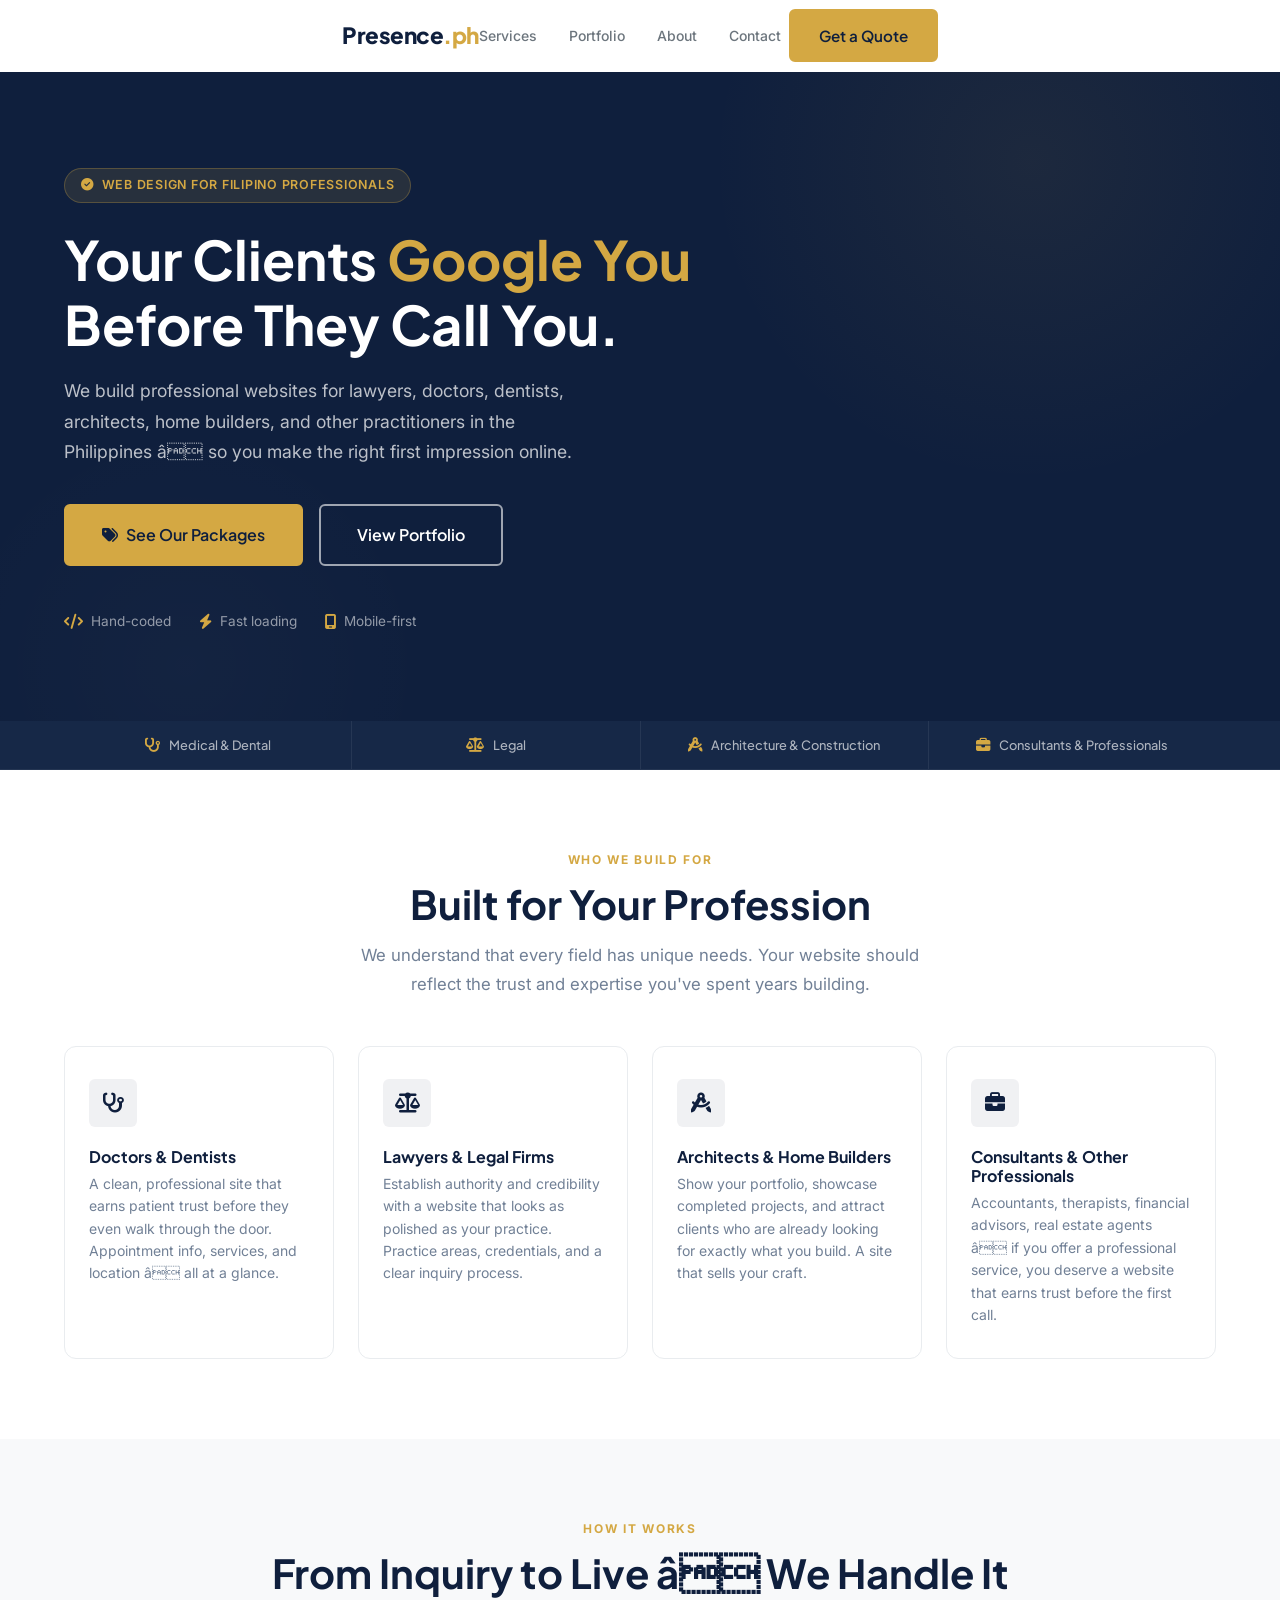
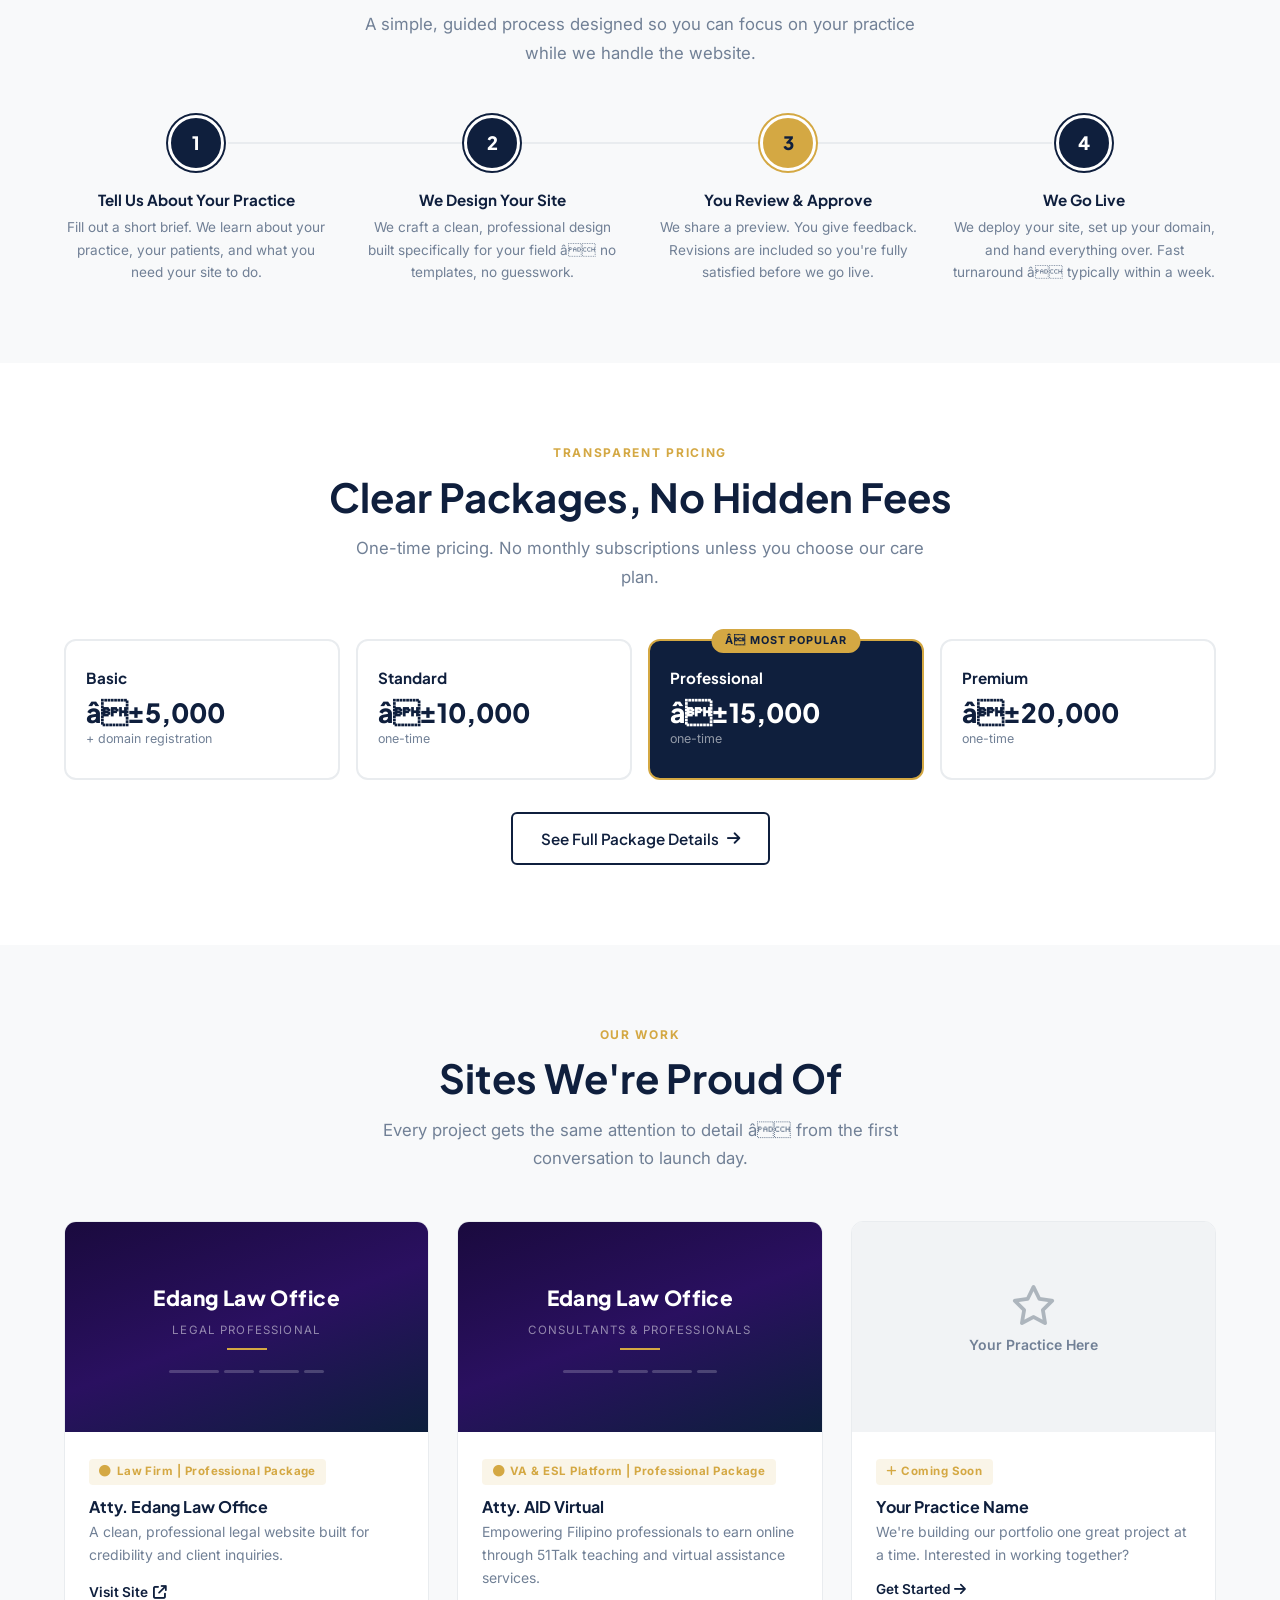
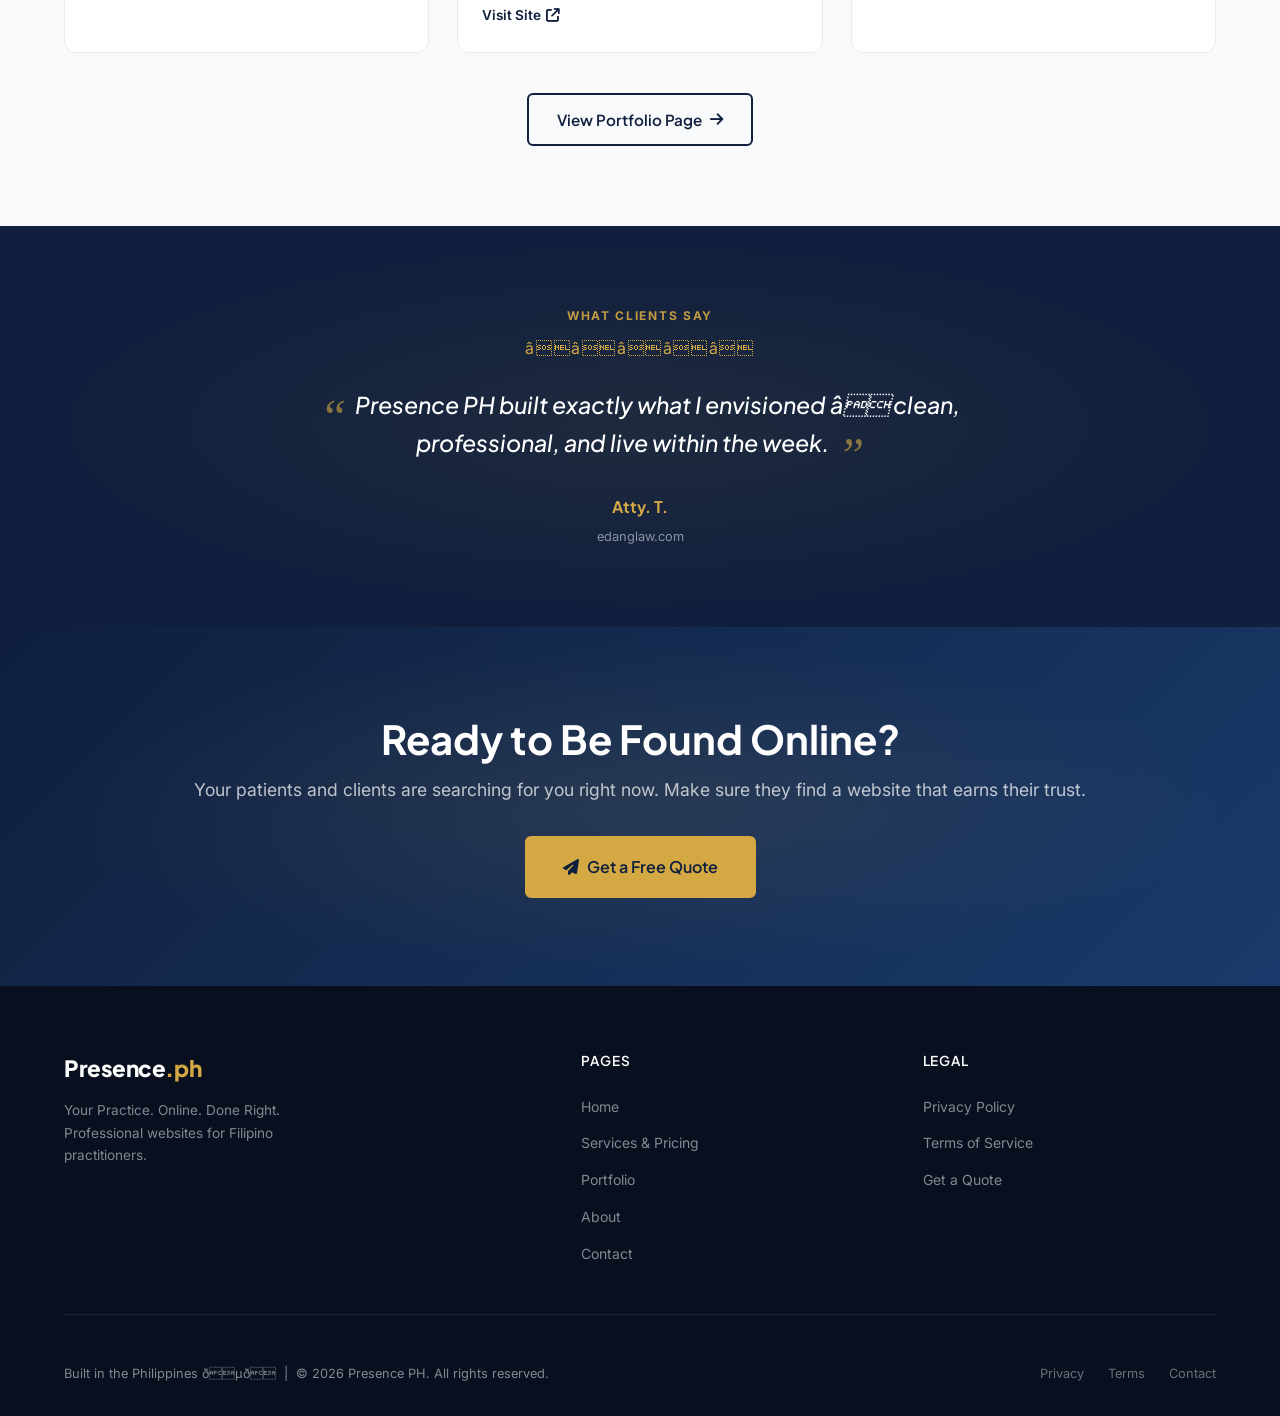
==== commit 4085713f: "Update index.html" ====
--- a/index.html
+++ b/index.html
@@ -3,20 +3,20 @@
 <head>
   <meta charset="UTF-8" />
   <meta name="viewport" content="width=device-width, initial-scale=1.0" />
-  <title>Presence PH — Professional Websites for Filipino Professionals</title>
+  <title>Presence PH â Professional Websites for Filipino Professionals</title>
   <meta name="description" content="We build professional websites for doctors, dentists, lawyers, architects, home builders, and consultants in the Philippines. Hand-coded. Fast. Mobile-first." />
 
   <!-- Open Graph -->
   <meta property="og:type"        content="website" />
-  <meta property="og:title"       content="Presence PH — Your Practice. Online. Done Right." />
+  <meta property="og:title"       content="Presence PH â Your Practice. Online. Done Right." />
   <meta property="og:description" content="Professional websites for Filipino lawyers, doctors, dentists, architects, home builders, and consultants. Hand-coded, fast, and mobile-first." />
-  <meta property="og:url"         content="https://presence.ph/" />
-  <meta property="og:image"       content="https://presence.ph/og-image.png" />
+  <meta property="og:url"         content="https://presenceph.online/" />
+  <meta property="og:image"       content="https://presenceph.online/og-image.png" />
   <meta property="og:site_name"   content="Presence PH" />
 
   <!-- Twitter Card -->
   <meta name="twitter:card"        content="summary_large_image" />
-  <meta name="twitter:title"       content="Presence PH — Your Practice. Online. Done Right." />
+  <meta name="twitter:title"       content="Presence PH â Your Practice. Online. Done Right." />
   <meta name="twitter:description" content="Professional websites for Filipino practitioners. Hand-coded, fast, mobile-first." />
 
   <!-- Fonts -->
@@ -30,7 +30,7 @@
   <!-- Stylesheet -->
   <link rel="stylesheet" href="styles.css" />
 
-  <link rel="canonical" href="https://presence.ph/" />
+  <link rel="canonical" href="https://presenceph.online/" />
 </head>
 <body>
 
@@ -86,7 +86,7 @@
           </h1>
 
           <p class="hero__subheadline">
-            We build professional websites for lawyers, doctors, dentists, architects, home builders, and other practitioners in the Philippines — so you make the right first impression online.
+            We build professional websites for lawyers, doctors, dentists, architects, home builders, and other practitioners in the Philippines â so you make the right first impression online.
           </p>
 
           <div class="hero__ctas">
@@ -153,7 +153,7 @@
           <div class="who-card fade-up delay-1">
             <div class="who-card__icon"><i class="fa-solid fa-stethoscope"></i></div>
             <h3>Doctors &amp; Dentists</h3>
-            <p>A clean, professional site that earns patient trust before they even walk through the door. Appointment info, services, and location — all at a glance.</p>
+            <p>A clean, professional site that earns patient trust before they even walk through the door. Appointment info, services, and location â all at a glance.</p>
           </div>
           <div class="who-card fade-up delay-2">
             <div class="who-card__icon"><i class="fa-solid fa-scale-balanced"></i></div>
@@ -168,7 +168,7 @@
           <div class="who-card fade-up delay-4">
             <div class="who-card__icon"><i class="fa-solid fa-briefcase"></i></div>
             <h3>Consultants &amp; Other Professionals</h3>
-            <p>Accountants, therapists, financial advisors, real estate agents — if you offer a professional service, you deserve a website that earns trust before the first call.</p>
+            <p>Accountants, therapists, financial advisors, real estate agents â if you offer a professional service, you deserve a website that earns trust before the first call.</p>
           </div>
         </div>
       </div>
@@ -179,7 +179,7 @@
       <div class="container">
         <div class="text-center fade-up">
           <span class="section__label">How It Works</span>
-          <h2 class="section__title" id="process-heading">From Inquiry to Live — We Handle It</h2>
+          <h2 class="section__title" id="process-heading">From Inquiry to Live â We Handle It</h2>
           <p class="section__subtitle">A simple, guided process designed so you can focus on your practice while we handle the website.</p>
         </div>
 
@@ -192,7 +192,7 @@
           <div class="process-step fade-up delay-2">
             <div class="process-step__num step-default">2</div>
             <h3>We Design Your Site</h3>
-            <p>We craft a clean, professional design built specifically for your field — no templates, no guesswork.</p>
+            <p>We craft a clean, professional design built specifically for your field â no templates, no guesswork.</p>
           </div>
           <div class="process-step fade-up delay-3">
             <div class="process-step__num step-gold">3</div>
@@ -202,7 +202,7 @@
           <div class="process-step fade-up delay-4">
             <div class="process-step__num step-default">4</div>
             <h3>We Go Live</h3>
-            <p>We deploy your site, set up your domain, and hand everything over. Fast turnaround — typically within a week.</p>
+            <p>We deploy your site, set up your domain, and hand everything over. Fast turnaround â typically within a week.</p>
           </div>
         </div>
       </div>
@@ -220,23 +220,23 @@
         <div class="pricing-preview">
           <div class="pricing-preview-card fade-up delay-1">
             <h3>Basic</h3>
-            <div class="price">₱5,000</div>
+            <div class="price">â±5,000</div>
             <p class="price-note">+ domain registration</p>
           </div>
           <div class="pricing-preview-card fade-up delay-2">
             <h3>Standard</h3>
-            <div class="price">₱10,000</div>
+            <div class="price">â±10,000</div>
             <p class="price-note">one-time</p>
           </div>
           <div class="pricing-preview-card popular fade-up delay-3">
-            <div class="popular-badge">⭐ Most Popular</div>
+            <div class="popular-badge">â­ Most Popular</div>
             <h3>Professional</h3>
-            <div class="price">₱15,000</div>
+            <div class="price">â±15,000</div>
             <p class="price-note">one-time</p>
           </div>
           <div class="pricing-preview-card fade-up delay-4">
             <h3>Premium</h3>
-            <div class="price">₱20,000</div>
+            <div class="price">â±20,000</div>
             <p class="price-note">one-time</p>
           </div>
         </div>
@@ -255,7 +255,7 @@
         <div class="text-center fade-up">
           <span class="section__label">Our Work</span>
           <h2 class="section__title" id="portfolio-heading">Sites We're Proud Of</h2>
-          <p class="section__subtitle">Every project gets the same attention to detail — from the first conversation to launch day.</p>
+          <p class="section__subtitle">Every project gets the same attention to detail â from the first conversation to launch day.</p>
         </div>
 
         <div class="portfolio-grid">
@@ -283,23 +283,28 @@
 
           <!-- Placeholder 1 -->
           <div class="portfolio-card fade-up delay-2">
-            <div class="portfolio-card__img portfolio-card__img--placeholder">
-              <div style="display:flex;flex-direction:column;align-items:center;gap:0.5rem;">
-                <i class="fa-regular fa-building"></i>
-                <p>Your Practice Here</p>
+            <div class="portfolio-card__img portfolio-card__img--real">
+              <div class="site-preview">
+                <div class="site-preview-logo">Edang Law Office</div>
+                <div class="site-preview-sub">Consultants &amp; Professionals</div>
+                <div class="site-gold-accent"></div>
+                <div class="site-preview-bar">
+                  <span></span><span></span><span></span><span></span>
+                </div>
               </div>
             </div>
             <div class="portfolio-card__body">
-              <div class="portfolio-card__tag"><i class="fa-solid fa-plus"></i> Coming Soon</div>
-              <h3>Your Practice Name</h3>
-              <p>This could be your site. We're actively taking on new clients and would love to work with you.</p>
-              <div class="portfolio-card__placeholder-cta">
-                <a href="contact.html" class="portfolio-card__link">
-                  Be Our Next Client <i class="fa-solid fa-arrow-right"></i>
-                </a>
-              </div>
-            </div>
-          </div>
+              <div class="portfolio-card__tag"><i class="fa-solid fa-circle"></i> VA &amp; ESL Platform | Professional Package</div>
+              <h3>Atty. AID Virtual</h3>
+              <p>Empowering Filipino professionals to earn online through 51Talk teaching and virtual assistance services.</p>
+              <a href="https://aidvirtual.net" target="_blank" rel="noopener noreferrer" class="portfolio-card__link">
+                Visit Site <i class="fa-solid fa-arrow-up-right-from-square"></i>
+              </a>
+            </div>
+          </div>
+
+          <!-- Placeholder 1 -->
+          
 
           <!-- Placeholder 2 -->
           <div class="portfolio-card fade-up delay-3">
@@ -338,10 +343,15 @@
         </div>
         <div class="testimonial-card fade-up delay-1">
           <div class="testimonial-stars" aria-label="5 stars">
-            ★★★★★
+            â+â+â+â+â+
           </div>
           <blockquote class="testimonial-card__quote">
-            Presence PH built exactly what I envisioned — clean, professional, and live within the week.
+            Presence PH built exactly what I envisioned â clean, professional, and live within the week.
           </blockquote>
           <div class="testimonial-card__author">
             <strong>Atty. T.</strong>
@@ -394,7 +404,7 @@
         </div>
       </div>
       <div class="footer__bottom">
-        <p>Built in the Philippines 🇵🇭 &nbsp;|&nbsp; &copy; <span id="year"></span> Presence PH. All rights reserved.</p>
+        <p>Built in the Philippines ðµð­ &nbsp;|&nbsp; &copy; <span id="year"></span> Presence PH. All rights reserved.</p>
         <div class="footer__bottom-links">
           <a href="privacy-policy.html">Privacy</a>
           <a href="terms.html">Terms</a>
@@ -428,7 +438,7 @@
       }
     });
 
-    // Intersection Observer — fade-up
+    // Intersection Observer â fade-up
     const observer = new IntersectionObserver((entries) => {
       entries.forEach(entry => {
         if (entry.isIntersecting) {
